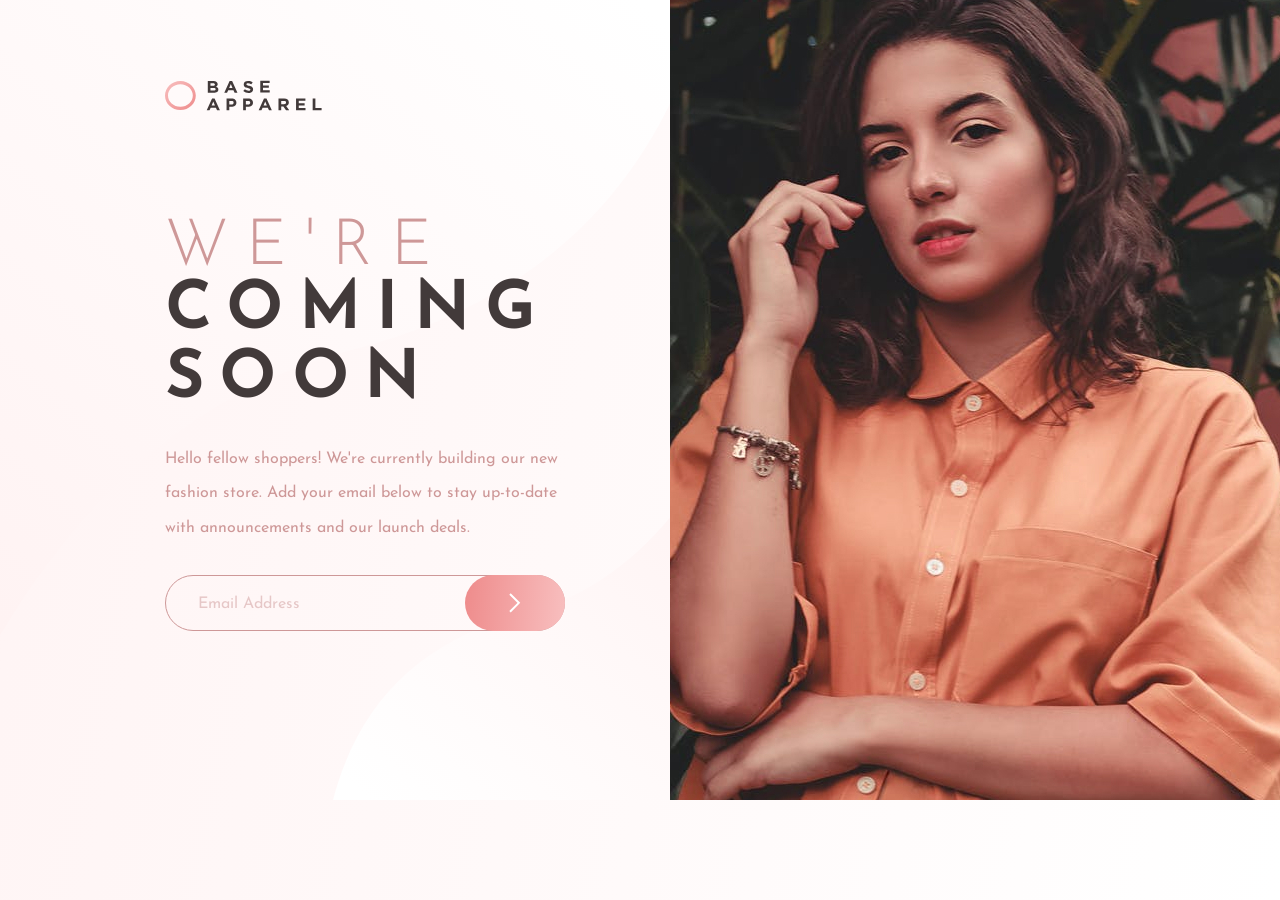
==== index.html @ b5638df7 "prepare assets for github pages" ====
<!doctype html><html lang="en"><head><meta charset="utf-8"/><meta http-equiv="x-ua-compatible" content="ie=edge"/><meta name="viewport" content="width=device-width,initial-scale=1,shrink-to-fit=no"/><meta name="theme-color" content="#000000"/><link rel="manifest" href="/manifest.json"/><link rel="icon" href="/favicon-32x32.png"/><title>Base Apparel App</title><link href="/static/css/main.d6d9f280.chunk.css" rel="stylesheet"></head><body><noscript>You need to enable JavaScript to run this app.</noscript><div id="root"></div><script src="/static/js/runtime~main.1b922744.js"></script><script src="/static/js/vendors~main.ded87515.chunk.js"></script><script src="/static/js/main.20ff90eb.chunk.js"></script></body></html>
---- static/css/main.d6d9f280.chunk.css ----
[data-elm-hot=true]{height:inherit}body{font-family:Josefin Sans,sans-serif;margin:0;text-align:center}h1{font-size:30px}img{margin:20px 0;max-width:200px}@font-face{font-display:swap;font-family:Josefin Sans;font-style:normal;font-weight:300;src:url(/static/media/josefin-sans-v34-latin-300.61225cd8.woff2) format("woff2")}@font-face{font-display:swap;font-family:Josefin Sans;font-style:normal;font-weight:400;src:url(/static/media/josefin-sans-v34-latin-regular.237687e1.woff2) format("woff2")}@font-face{font-display:swap;font-family:Josefin Sans;font-style:normal;font-weight:500;src:url(/static/media/josefin-sans-v34-latin-500.c293c0dd.woff2) format("woff2")}
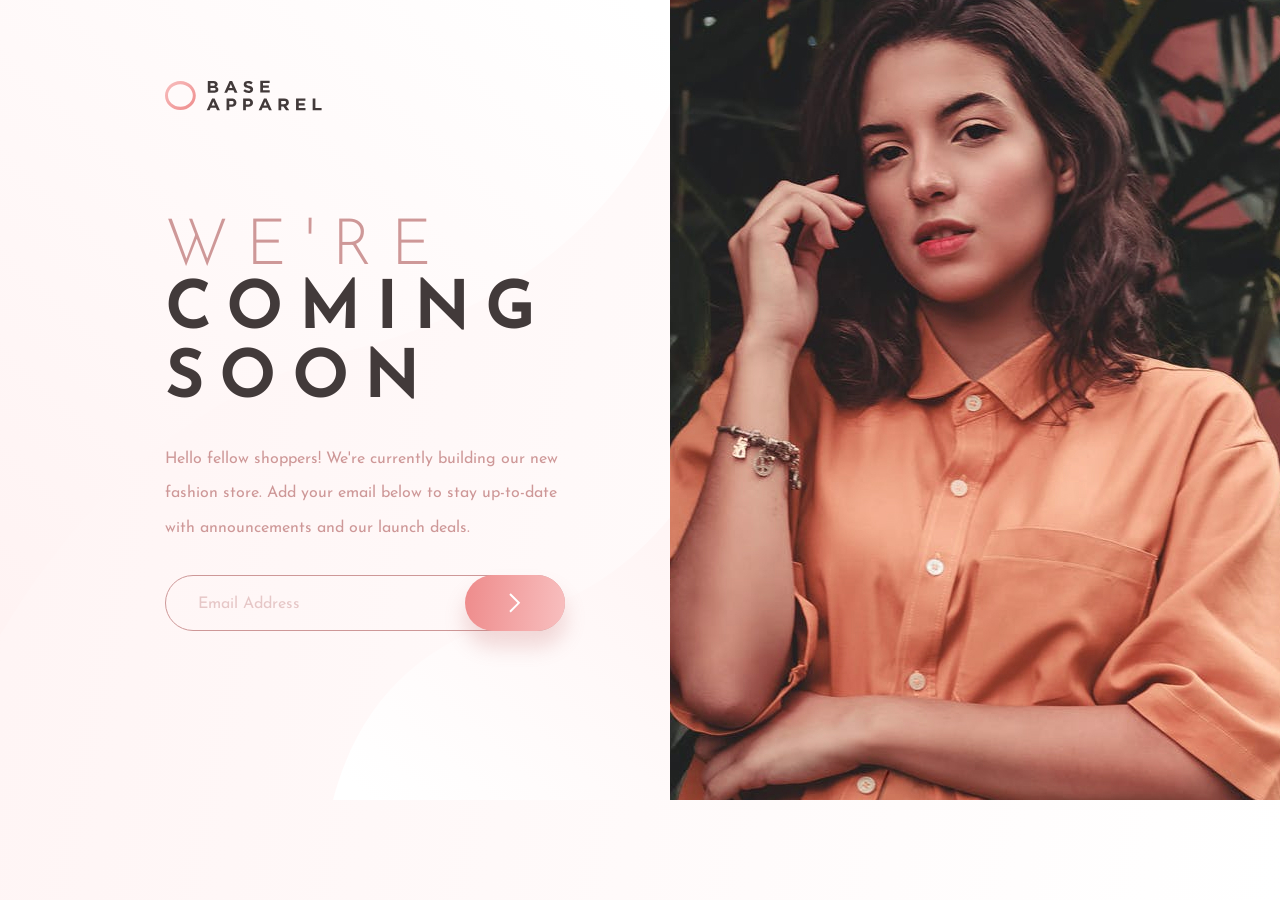
==== commit 3761dbee: "deploy gh-pages 20260616" ====
--- a/index.html
+++ b/index.html
@@ -1 +1,23 @@
-<!doctype html><html lang="en"><head><meta charset="utf-8"/><meta http-equiv="x-ua-compatible" content="ie=edge"/><meta name="viewport" content="width=device-width,initial-scale=1,shrink-to-fit=no"/><meta name="theme-color" content="#000000"/><link rel="manifest" href="/manifest.json"/><link rel="icon" href="/favicon-32x32.png"/><title>Base Apparel App</title><link href="/static/css/main.d6d9f280.chunk.css" rel="stylesheet"></head><body><noscript>You need to enable JavaScript to run this app.</noscript><div id="root"></div><script src="/static/js/runtime~main.1b922744.js"></script><script src="/static/js/vendors~main.ded87515.chunk.js"></script><script src="/static/js/main.20ff90eb.chunk.js"></script></body></html>+<!doctype html>
+<html lang="en">
+  <head>
+    <meta charset="utf-8" />
+    <meta http-equiv="x-ua-compatible" content="ie=edge" />
+    <meta
+      name="viewport"
+      content="width=device-width,initial-scale=1,shrink-to-fit=no"
+    />
+    <meta name="theme-color" content="#000000" />
+    <link rel="manifest" href="./manifest.json" />
+    <link rel="icon" href="./favicon-32x32.png" />
+    <title>Base Apparel App</title>
+    <link href="./static/css/main.d6d9f280.chunk.css" rel="stylesheet" />
+  </head>
+  <body>
+    <noscript>You need to enable JavaScript to run this app.</noscript>
+    <div id="root"></div>
+    <script src="./static/js/runtime~main.1b922744.js"></script>
+    <script src="./static/js/vendors~main.ded87515.chunk.js"></script>
+    <script src="./static/js/main.d231589f.chunk.js"></script>
+  </body>
+</html>
